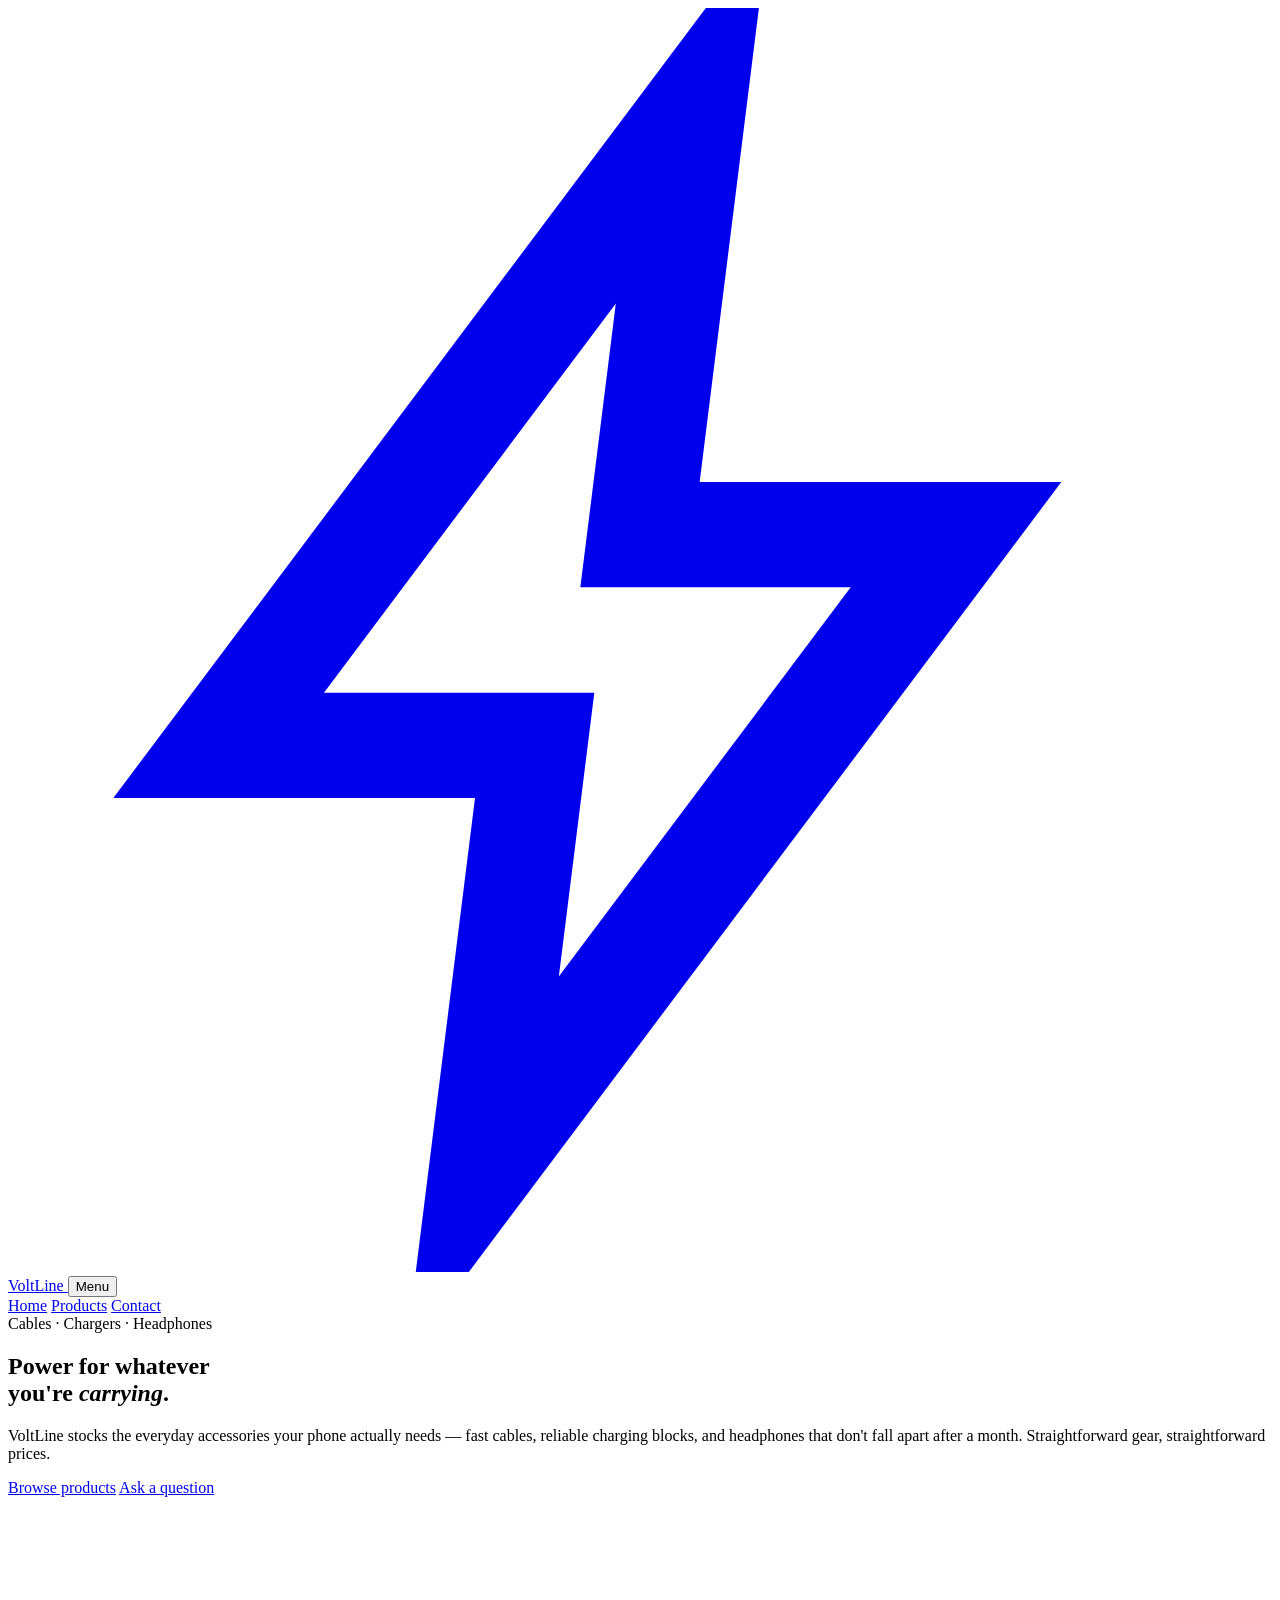
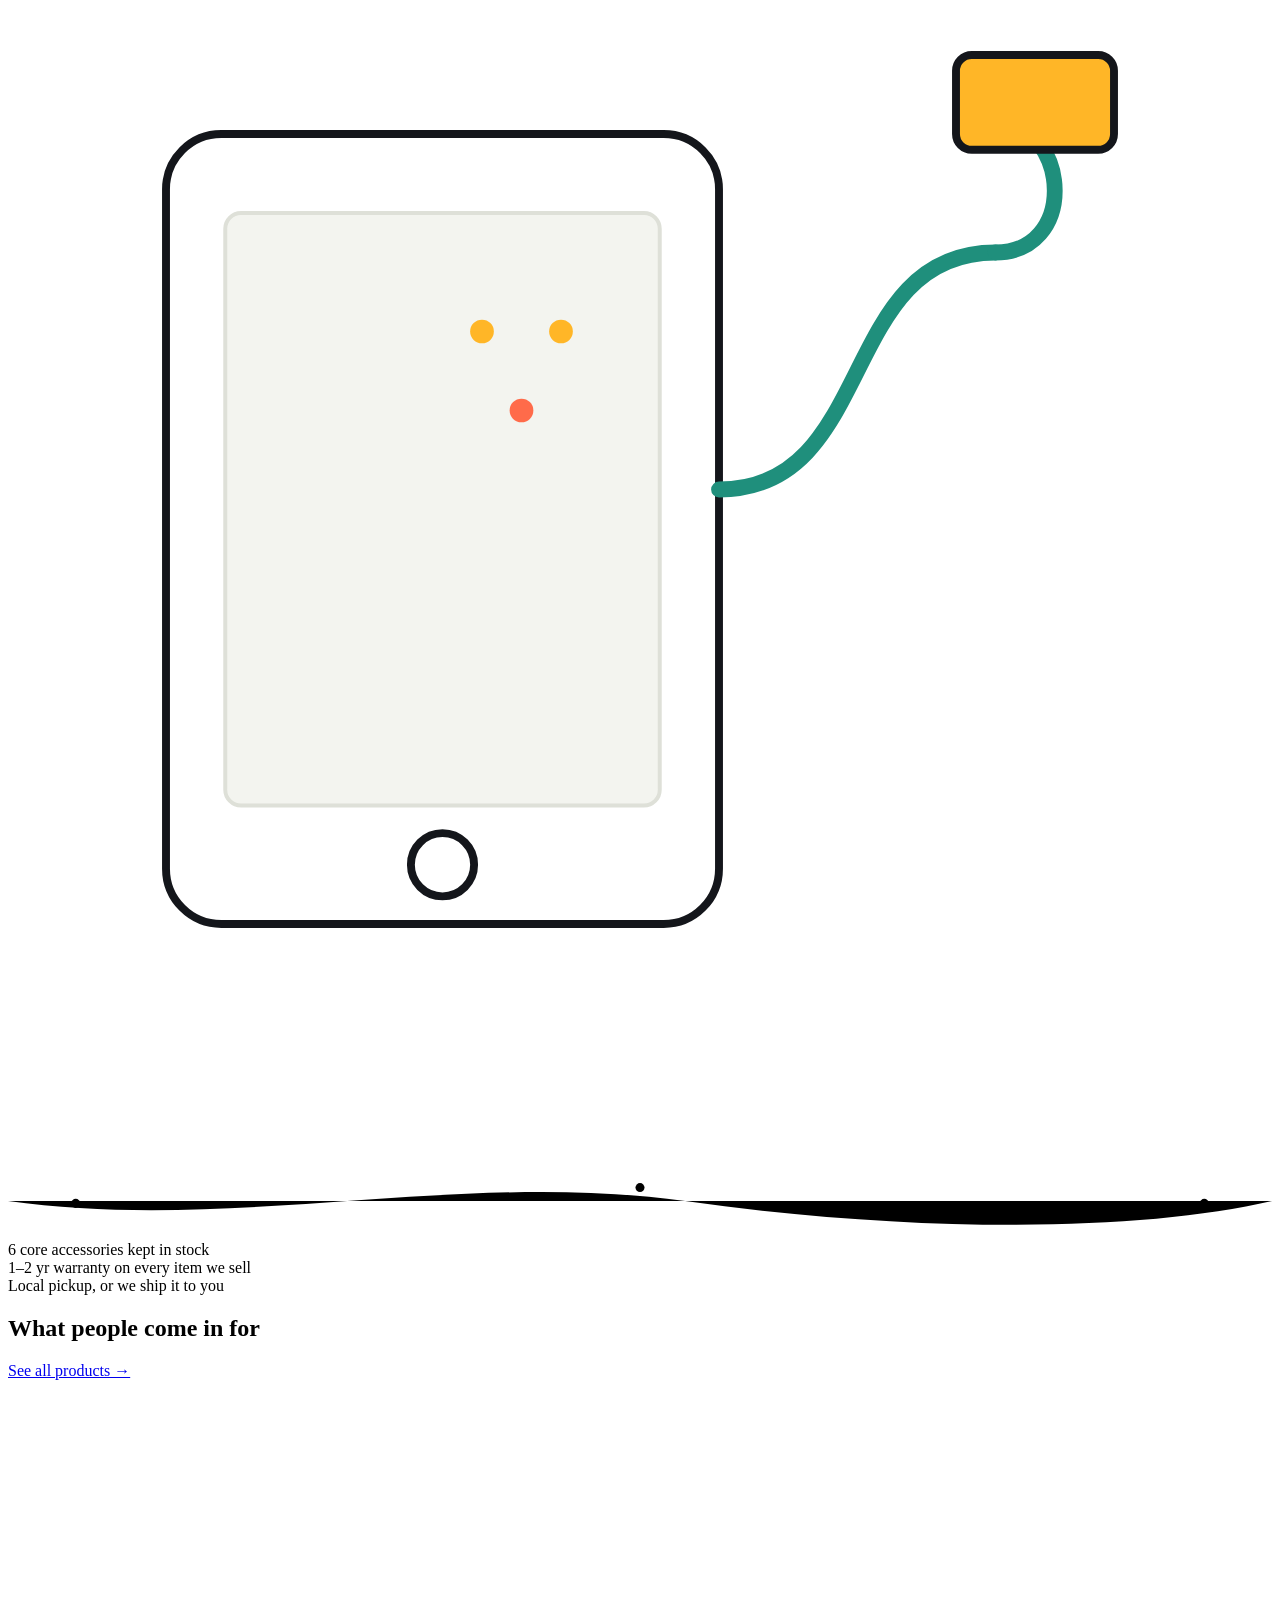
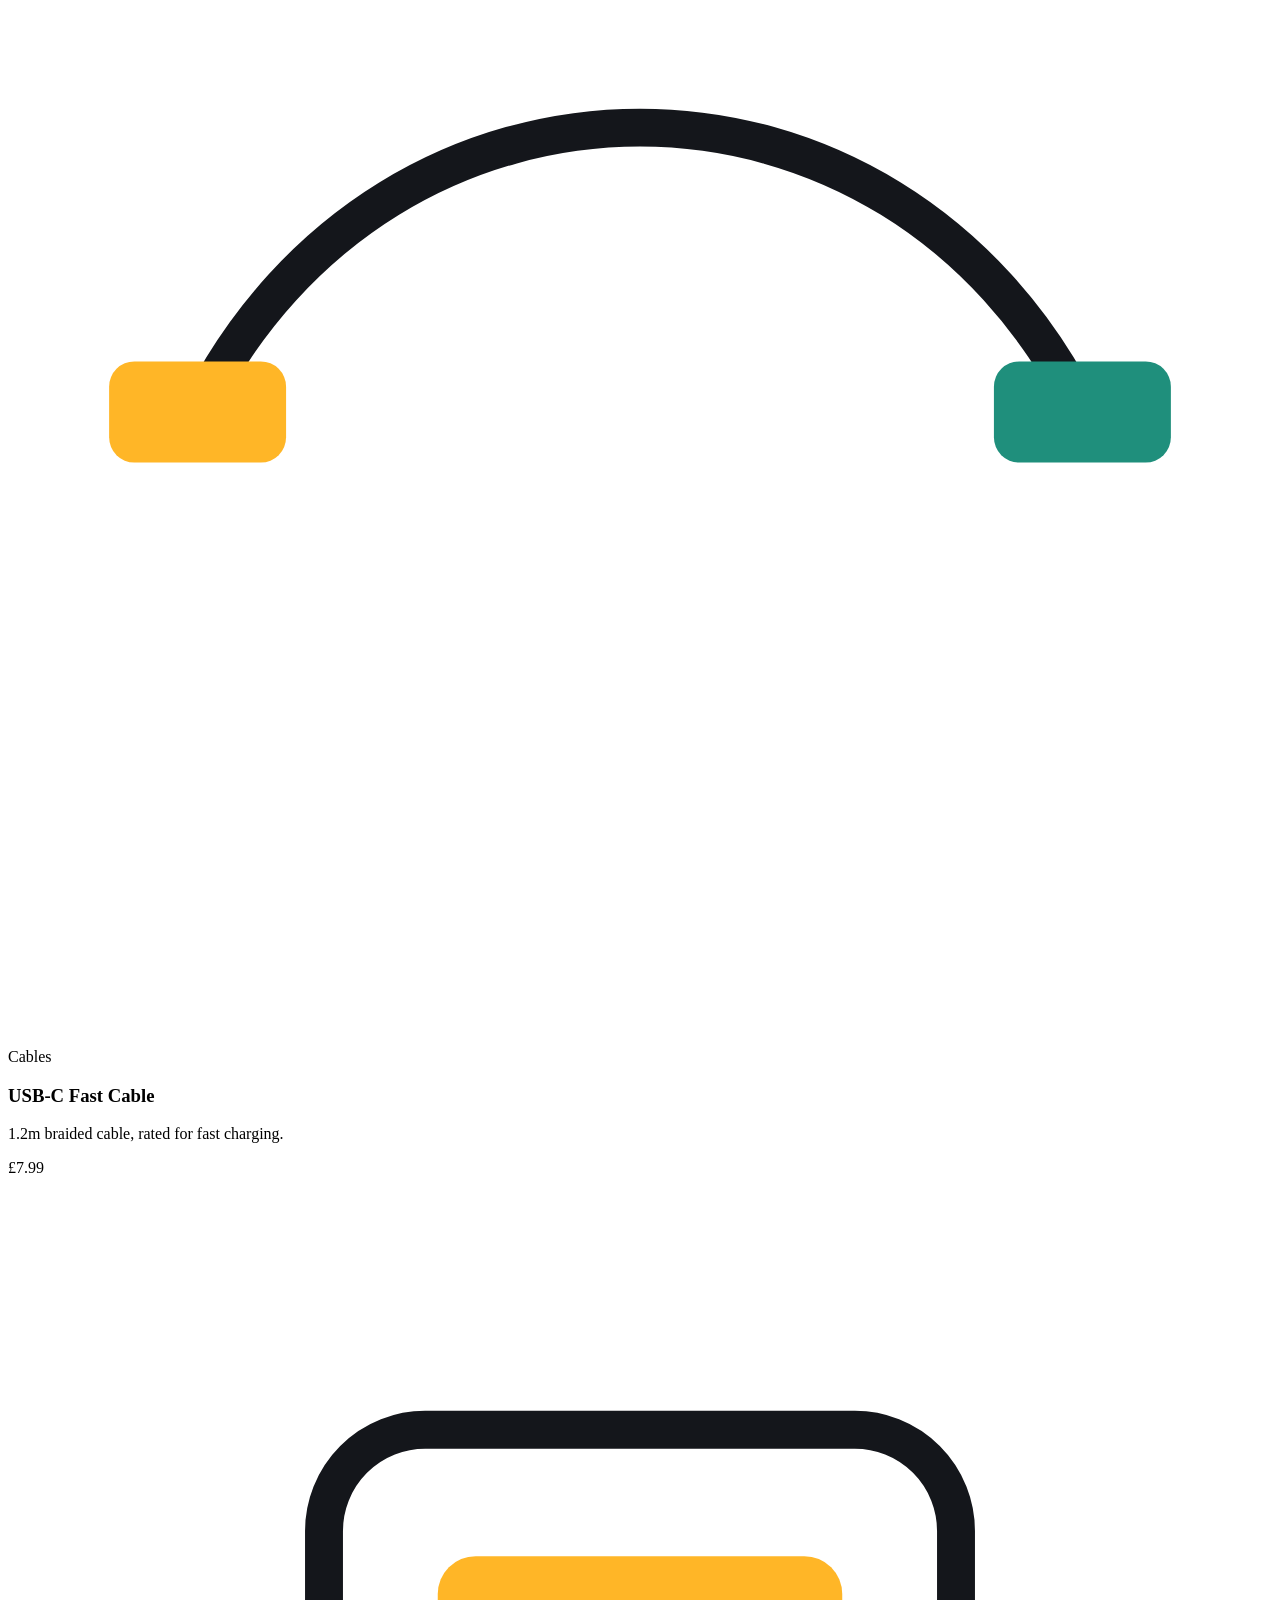
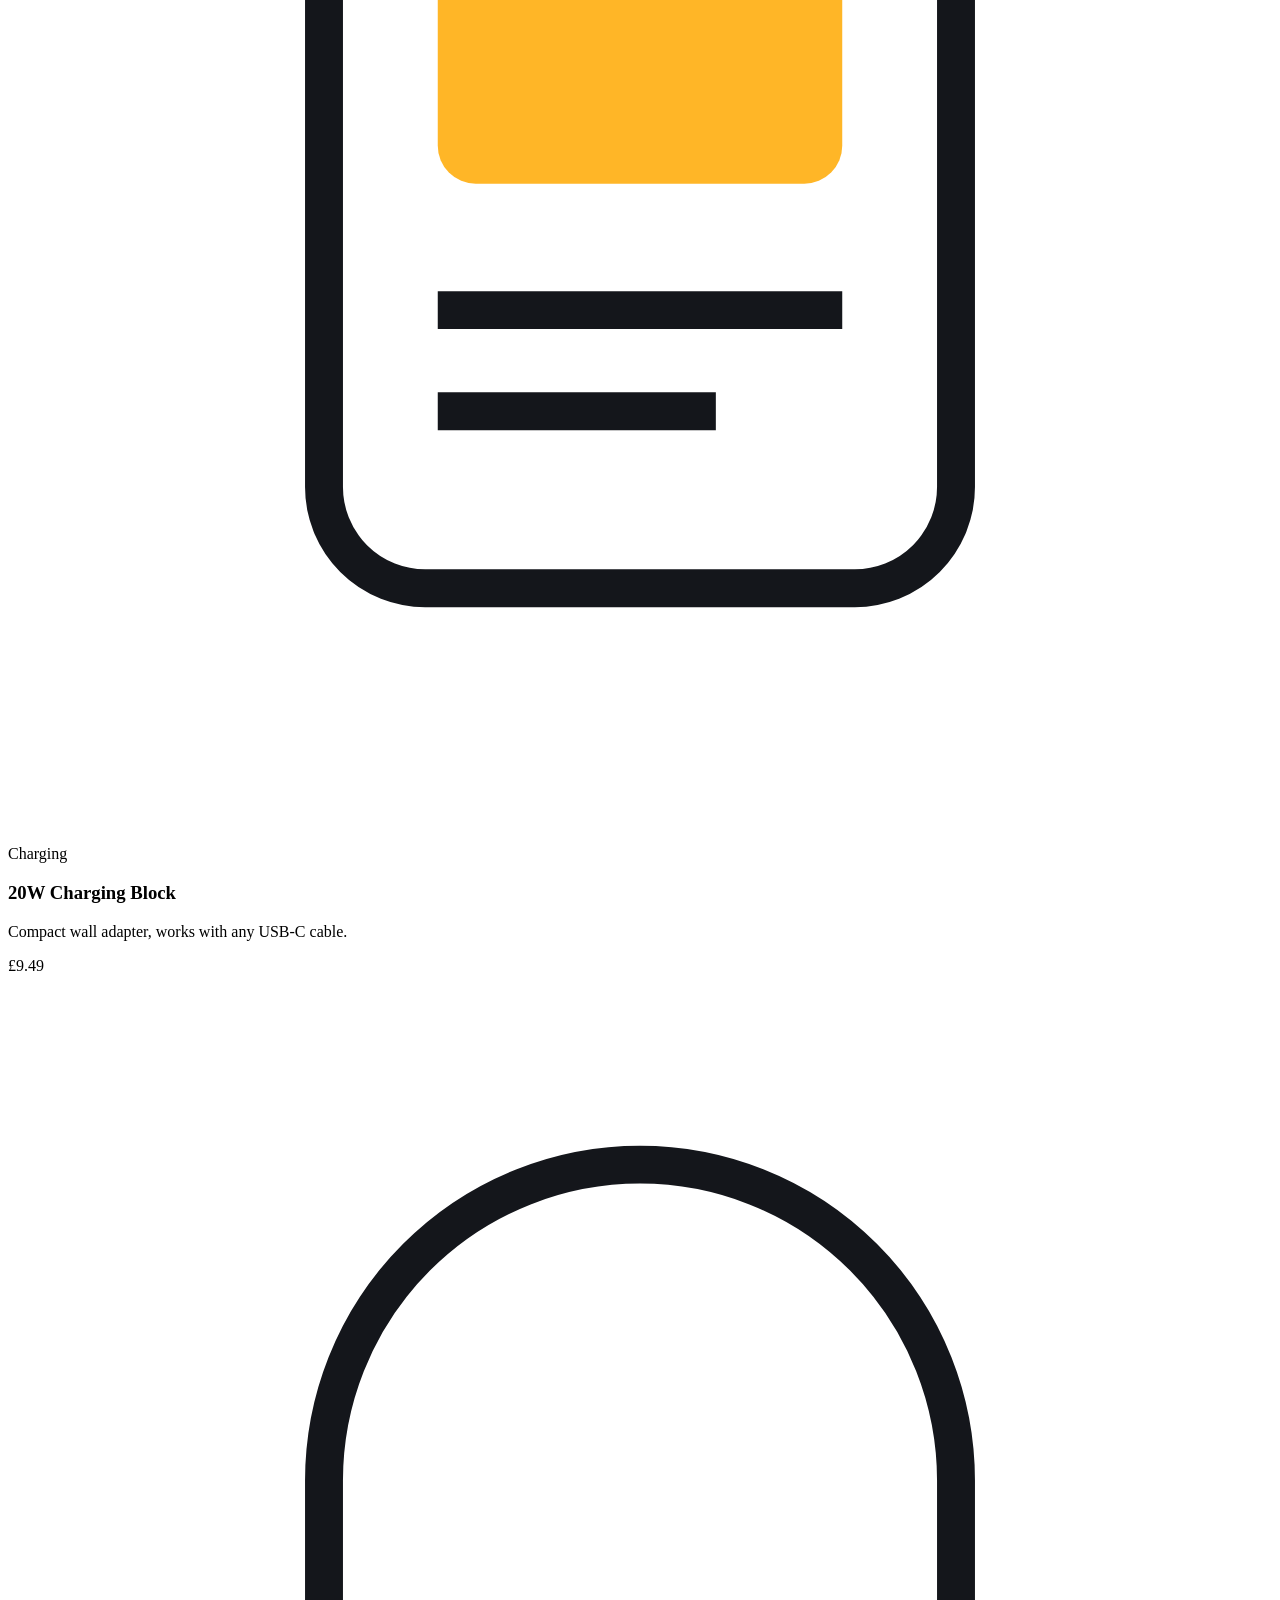
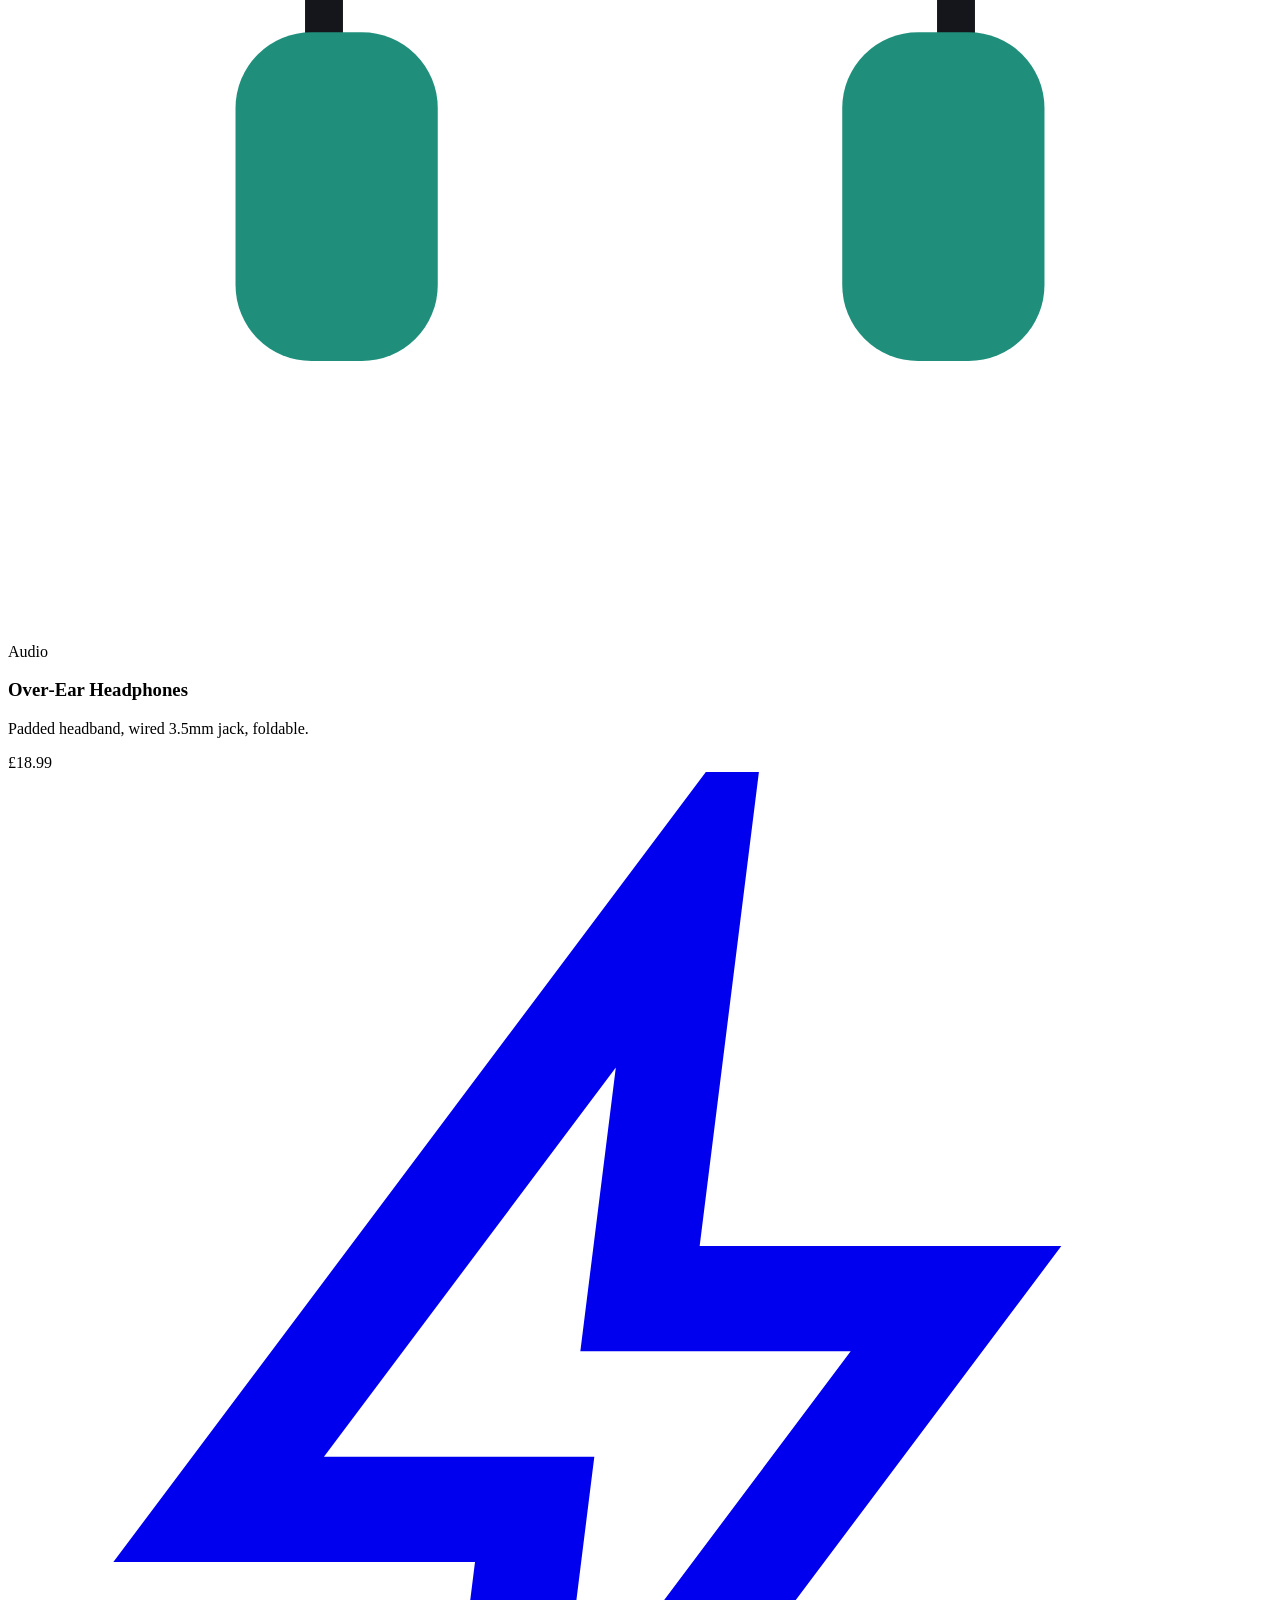
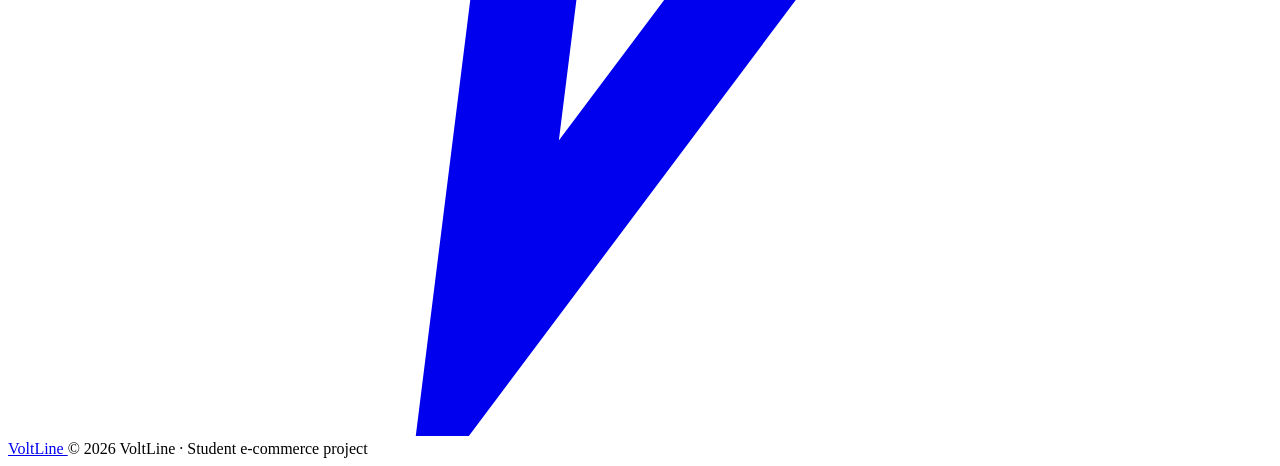
==== index.html @ 611ec35a "Add files via upload" ====
<!DOCTYPE html>
<html lang="en">
<head>
<meta charset="UTF-8">
<meta name="viewport" content="width=device-width, initial-scale=1.0">
<title>VoltLine — Phone Accessories</title>
<meta name="description" content="VoltLine sells cables, charging blocks, headphones and power banks for every phone.">
<link rel="stylesheet" href="css/style.css">
</head>
<body>

<header class="site-header">
  <div class="wrap">
    <a href="index.html" class="logo">
      <svg class="bolt" viewBox="0 0 24 24" fill="none" stroke="currentColor" stroke-width="2"><path d="M13 2 L4 14 h6 l-1 8 9-12h-6z"/></svg>
      VoltLine
    </a>
    <button class="nav-toggle" aria-label="Toggle menu" aria-expanded="false">Menu</button>
    <nav class="main-nav">
      <a href="index.html" aria-current="page">Home</a>
      <a href="products.html">Products</a>
      <a href="contact.html">Contact</a>
    </nav>
  </div>
</header>

<section class="hero">
  <div class="wrap">
    <div>
      <span class="eyebrow">Cables · Chargers · Headphones</span>
      <h1>Power for whatever<br>you're <em>carrying</em>.</h1>
      <p class="lede">VoltLine stocks the everyday accessories your phone actually needs — fast cables, reliable charging blocks, and headphones that don't fall apart after a month. Straightforward gear, straightforward prices.</p>
      <a href="products.html" class="btn btn-primary">Browse products</a>
      <a href="contact.html" class="btn btn-ghost">Ask a question</a>
    </div>
    <div>
      <svg class="hero-plug" viewBox="0 0 320 320" fill="none" xmlns="http://www.w3.org/2000/svg">
        <rect x="40" y="60" width="140" height="200" rx="14" fill="#FFFFFF" stroke="#14161B" stroke-width="2"/>
        <rect x="55" y="80" width="110" height="150" rx="4" fill="#F3F4EF" stroke="#DEE0D8" stroke-width="1"/>
        <circle cx="110" cy="245" r="8" fill="none" stroke="#14161B" stroke-width="2"/>
        <path d="M180 150 C 220 150, 210 90, 250 90" stroke="#1F8F7C" stroke-width="4" fill="none" stroke-linecap="round"/>
        <path d="M250 90 C 270 90, 270 60, 250 55" stroke="#1F8F7C" stroke-width="4" fill="none" stroke-linecap="round"/>
        <rect x="240" y="40" width="40" height="24" rx="4" fill="#FFB627" stroke="#14161B" stroke-width="2"/>
        <circle cx="120" cy="110" r="3" fill="#FFB627"/>
        <circle cx="140" cy="110" r="3" fill="#FFB627"/>
        <circle cx="130" cy="130" r="3" fill="#FF6B4A"/>
      </svg>
    </div>
  </div>
</section>

<svg class="cable-divider" viewBox="0 0 1120 64" preserveAspectRatio="none">
  <path d="M0 32 C 200 60, 400 4, 600 32 S 1000 60, 1120 32"/>
  <circle cx="60" cy="34" r="4"/>
  <circle cx="560" cy="20" r="4"/>
  <circle cx="1060" cy="34" r="4"/>
</svg>

<section class="band band-alt">
  <div class="wrap">
    <div class="stat-row">
      <div class="stat">
        <span class="num">6</span>
        <span class="label">core accessories kept in stock</span>
      </div>
      <div class="stat">
        <span class="num">1–2 yr</span>
        <span class="label">warranty on every item we sell</span>
      </div>
      <div class="stat">
        <span class="num">Local</span>
        <span class="label">pickup, or we ship it to you</span>
      </div>
    </div>
  </div>
</section>

<section class="band">
  <div class="wrap">
    <div class="section-head">
      <h2>What people come in for</h2>
      <a href="products.html" class="btn btn-ghost" style="margin-left:0;">See all products →</a>
    </div>
    <div class="product-grid">
      <div class="card">
        <div class="thumb">
          <svg viewBox="0 0 100 100" fill="none" stroke="#14161B" stroke-width="3">
            <path d="M15 50 C 30 20, 70 20, 85 50" stroke-linecap="round"/>
            <rect x="8" y="46" width="14" height="8" rx="2" fill="#FFB627" stroke="none"/>
            <rect x="78" y="46" width="14" height="8" rx="2" fill="#1F8F7C" stroke="none"/>
          </svg>
        </div>
        <div class="body">
          <span class="tag">Cables</span>
          <h3>USB‑C Fast Cable</h3>
          <p class="desc">1.2m braided cable, rated for fast charging.</p>
          <div class="price-row"><span class="price">£7.99</span></div>
        </div>
      </div>
      <div class="card">
        <div class="thumb">
          <svg viewBox="0 0 100 100" fill="none" stroke="#14161B" stroke-width="3">
            <rect x="25" y="20" width="50" height="60" rx="8" fill="#FFFFFF"/>
            <rect x="34" y="30" width="32" height="18" rx="3" fill="#FFB627" stroke="none"/>
            <line x1="34" y1="58" x2="66" y2="58"/>
            <line x1="34" y1="66" x2="56" y2="66"/>
          </svg>
        </div>
        <div class="body">
          <span class="tag">Charging</span>
          <h3>20W Charging Block</h3>
          <p class="desc">Compact wall adapter, works with any USB‑C cable.</p>
          <div class="price-row"><span class="price">£9.49</span></div>
        </div>
      </div>
      <div class="card">
        <div class="thumb">
          <svg viewBox="0 0 100 100" fill="none" stroke="#14161B" stroke-width="3">
            <path d="M25 55 V40 a25 25 0 0 1 50 0 v15" stroke-linecap="round"/>
            <rect x="18" y="52" width="16" height="26" rx="6" fill="#1F8F7C" stroke="none"/>
            <rect x="66" y="52" width="16" height="26" rx="6" fill="#1F8F7C" stroke="none"/>
          </svg>
        </div>
        <div class="body">
          <span class="tag">Audio</span>
          <h3>Over‑Ear Headphones</h3>
          <p class="desc">Padded headband, wired 3.5mm jack, foldable.</p>
          <div class="price-row"><span class="price">£18.99</span></div>
        </div>
      </div>
    </div>
  </div>
</section>

<footer class="site-footer">
  <div class="wrap">
    <a href="index.html" class="logo">
      <svg class="bolt" viewBox="0 0 24 24" fill="none" stroke="currentColor" stroke-width="2"><path d="M13 2 L4 14 h6 l-1 8 9-12h-6z"/></svg>
      VoltLine
    </a>
    <span class="fine">© 2026 VoltLine · Student e‑commerce project</span>
  </div>
</footer>

<script src="js/script.js"></script>
</body>
</html>
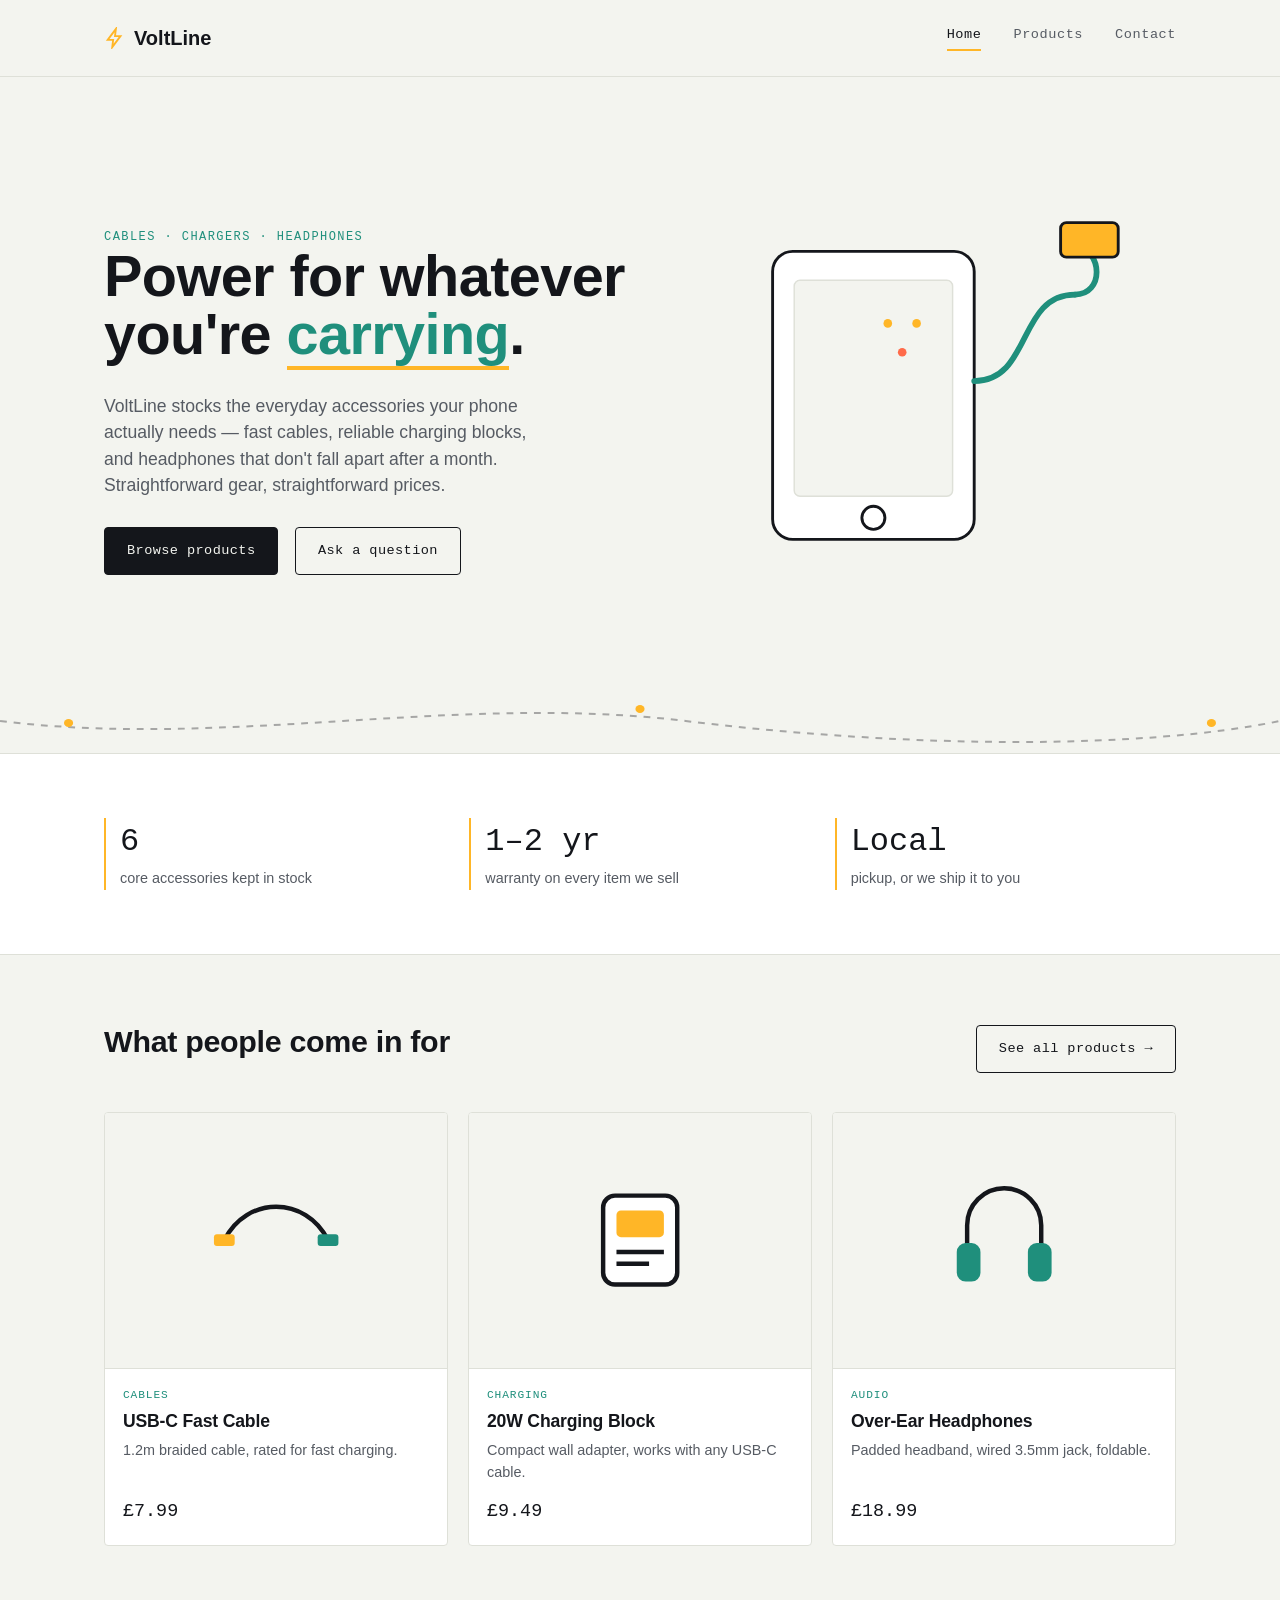
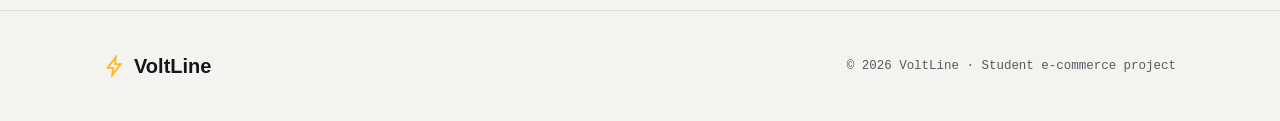
==== commit b6ca219b: "Fix stylesheet link in index.html" ====
--- a/index.html
+++ b/index.html
@@ -5,7 +5,7 @@
 <meta name="viewport" content="width=device-width, initial-scale=1.0">
 <title>VoltLine — Phone Accessories</title>
 <meta name="description" content="VoltLine sells cables, charging blocks, headphones and power banks for every phone.">
-<link rel="stylesheet" href="css/style.css">
+<link rel="stylesheet" href="style.css">
 </head>
 <body>
 
--- a/style.css
+++ b/style.css
@@ -0,0 +1,433 @@
+/* ============================================
+   VOLTLINE — design tokens
+   ============================================ */
+:root{
+  --bg: #F3F4EF;
+  --bg-panel: #FFFFFF;
+  --ink: #14161B;
+  --ink-soft: #565B63;
+  --line: #DEE0D8;
+  --amber: #FFB627;
+  --amber-ink: #4A3300;
+  --teal: #1F8F7C;
+  --coral: #FF6B4A;
+  --radius: 4px;
+
+  --font-display: "Space Grotesk", "Arial Narrow", sans-serif;
+  --font-body: "IBM Plex Sans", "Segoe UI", sans-serif;
+  --font-mono: "IBM Plex Mono", "Courier New", monospace;
+}
+
+@font-face{
+  font-family: "Space Grotesk";
+  src: local("Space Grotesk");
+}
+
+*{ box-sizing: border-box; }
+html{ scroll-behavior: smooth; }
+body{
+  margin: 0;
+  background: var(--bg);
+  color: var(--ink);
+  font-family: var(--font-body);
+  line-height: 1.5;
+  -webkit-font-smoothing: antialiased;
+}
+h1,h2,h3{
+  font-family: var(--font-display);
+  letter-spacing: -0.01em;
+  margin: 0 0 .5em;
+}
+a{ color: inherit; }
+img{ max-width: 100%; display:block; }
+.wrap{
+  max-width: 1120px;
+  margin: 0 auto;
+  padding: 0 24px;
+}
+.eyebrow{
+  font-family: var(--font-mono);
+  font-size: .75rem;
+  letter-spacing: .12em;
+  text-transform: uppercase;
+  color: var(--teal);
+}
+
+/* ---------- header ---------- */
+.site-header{
+  border-bottom: 1px solid var(--line);
+  background: var(--bg);
+  position: sticky;
+  top: 0;
+  z-index: 20;
+}
+.site-header .wrap{
+  display:flex;
+  align-items:center;
+  justify-content: space-between;
+  height: 76px;
+}
+.logo{
+  display:flex;
+  align-items:center;
+  gap:.5rem;
+  font-family: var(--font-display);
+  font-weight: 700;
+  font-size: 1.25rem;
+  text-decoration:none;
+  color: var(--ink);
+}
+.logo .bolt{
+  width: 22px; height: 22px;
+  color: var(--amber);
+}
+nav.main-nav{
+  display:flex;
+  gap: 2rem;
+}
+nav.main-nav a{
+  text-decoration:none;
+  font-family: var(--font-mono);
+  font-size: .85rem;
+  letter-spacing: .04em;
+  color: var(--ink-soft);
+  padding-bottom: 4px;
+  border-bottom: 2px solid transparent;
+  transition: color .15s, border-color .15s;
+}
+nav.main-nav a:hover,
+nav.main-nav a[aria-current="page"]{
+  color: var(--ink);
+  border-color: var(--amber);
+}
+.nav-toggle{
+  display:none;
+  background:none;
+  border: 1px solid var(--line);
+  border-radius: var(--radius);
+  padding: 8px 10px;
+  font-family: var(--font-mono);
+}
+
+/* ---------- cable divider signature ---------- */
+.cable-divider{
+  display:block;
+  width:100%;
+  height:64px;
+  margin: 0;
+}
+.cable-divider path{
+  fill:none;
+  stroke: var(--ink);
+  stroke-width:2;
+  stroke-dasharray: 6 6;
+  opacity:.35;
+}
+.cable-divider circle{ fill: var(--amber); }
+
+/* ---------- hero ---------- */
+.hero{
+  padding: 88px 0 56px;
+  position:relative;
+  overflow:hidden;
+}
+.hero .wrap{
+  display:grid;
+  grid-template-columns: 1.1fr .9fr;
+  gap: 48px;
+  align-items:center;
+}
+.hero h1{
+  font-size: clamp(2.4rem, 5vw, 3.6rem);
+  line-height: 1.02;
+}
+.hero h1 em{
+  font-style: normal;
+  color: var(--teal);
+  border-bottom: 4px solid var(--amber);
+}
+.hero p.lede{
+  font-size: 1.1rem;
+  color: var(--ink-soft);
+  max-width: 44ch;
+  margin: 1.1em 0 1.6em;
+}
+.btn{
+  display:inline-flex;
+  align-items:center;
+  gap:.5rem;
+  font-family: var(--font-mono);
+  font-size: .85rem;
+  letter-spacing:.03em;
+  text-decoration:none;
+  padding: 13px 22px;
+  border-radius: var(--radius);
+  border: 1px solid var(--ink);
+  transition: transform .12s ease, background .15s ease;
+}
+.btn-primary{
+  background: var(--ink);
+  color: var(--bg);
+}
+.btn-primary:hover{ transform: translateY(-2px); }
+.btn-ghost{
+  background: transparent;
+  color: var(--ink);
+  margin-left: .75rem;
+}
+.btn-ghost:hover{ background: rgba(0,0,0,.04); }
+
+.hero-plug{
+  width: 100%;
+  height: auto;
+}
+
+/* ---------- sections ---------- */
+section.band{
+  padding: 64px 0;
+}
+.band-alt{
+  background: var(--bg-panel);
+  border-top: 1px solid var(--line);
+  border-bottom: 1px solid var(--line);
+}
+.section-head{
+  display:flex;
+  align-items:baseline;
+  justify-content:space-between;
+  gap:1rem;
+  margin-bottom: 2rem;
+  flex-wrap: wrap;
+}
+.section-head h2{ font-size: 1.9rem; }
+
+/* ---------- stats row ---------- */
+.stat-row{
+  display:grid;
+  grid-template-columns: repeat(3, 1fr);
+  gap: 24px;
+}
+.stat{
+  border-left: 2px solid var(--amber);
+  padding-left: 14px;
+}
+.stat .num{
+  font-family: var(--font-mono);
+  font-size: 2rem;
+  display:block;
+}
+.stat .label{
+  color: var(--ink-soft);
+  font-size: .9rem;
+}
+
+/* ---------- product grid ---------- */
+.product-grid{
+  display:grid;
+  grid-template-columns: repeat(3, 1fr);
+  gap: 20px;
+}
+.card{
+  background: var(--bg-panel);
+  border: 1px solid var(--line);
+  border-radius: var(--radius);
+  overflow:hidden;
+  display:flex;
+  flex-direction:column;
+  transition: box-shadow .15s ease, transform .15s ease;
+}
+.card:hover{
+  box-shadow: 0 10px 24px rgba(20,22,27,.08);
+  transform: translateY(-3px);
+}
+.card .thumb{
+  aspect-ratio: 4/3;
+  background: var(--bg);
+  display:flex;
+  align-items:center;
+  justify-content:center;
+  border-bottom: 1px solid var(--line);
+}
+.card .thumb svg{ width: 58%; height: 58%; }
+.card .body{
+  padding: 18px 18px 20px;
+  display:flex;
+  flex-direction:column;
+  flex:1;
+}
+.card .tag{
+  font-family: var(--font-mono);
+  font-size: .7rem;
+  letter-spacing:.08em;
+  text-transform:uppercase;
+  color: var(--teal);
+  margin-bottom: .4em;
+}
+.card h3{
+  font-size: 1.1rem;
+  margin-bottom: .3em;
+}
+.card p.desc{
+  color: var(--ink-soft);
+  font-size: .9rem;
+  margin: 0 0 1em;
+  flex:1;
+}
+.card .price-row{
+  display:flex;
+  align-items:center;
+  justify-content:space-between;
+}
+.card .price{
+  font-family: var(--font-mono);
+  font-size: 1.15rem;
+}
+.card .add{
+  font-family: var(--font-mono);
+  font-size: .75rem;
+  border: 1px solid var(--ink);
+  border-radius: var(--radius);
+  padding: 7px 12px;
+  background:none;
+  cursor:pointer;
+  transition: background .15s ease, color .15s ease;
+}
+.card .add:hover{
+  background: var(--ink);
+  color: var(--bg);
+}
+
+/* ---------- filter pills (products page) ---------- */
+.filters{
+  display:flex;
+  gap:.6rem;
+  flex-wrap:wrap;
+  margin-bottom: 2rem;
+}
+.pill{
+  font-family: var(--font-mono);
+  font-size: .8rem;
+  border: 1px solid var(--line);
+  border-radius: 999px;
+  padding: 7px 16px;
+  background: var(--bg-panel);
+  cursor:pointer;
+}
+.pill[aria-pressed="true"]{
+  border-color: var(--ink);
+  background: var(--amber);
+}
+
+/* ---------- contact ---------- */
+.contact-grid{
+  display:grid;
+  grid-template-columns: 1fr 1fr;
+  gap: 48px;
+}
+.contact-info .item{
+  border-top: 1px solid var(--line);
+  padding: 18px 0;
+}
+.contact-info .item:last-child{ border-bottom: 1px solid var(--line); }
+.contact-info .item .k{
+  font-family: var(--font-mono);
+  font-size: .75rem;
+  text-transform: uppercase;
+  letter-spacing:.08em;
+  color: var(--teal);
+  display:block;
+  margin-bottom:.3em;
+}
+form.contact-form{
+  display:flex;
+  flex-direction:column;
+  gap: 16px;
+}
+form.contact-form label{
+  font-family: var(--font-mono);
+  font-size: .78rem;
+  text-transform: uppercase;
+  letter-spacing:.06em;
+  color: var(--ink-soft);
+  display:block;
+  margin-bottom: 6px;
+}
+form.contact-form input,
+form.contact-form textarea{
+  width:100%;
+  padding: 12px 14px;
+  border: 1px solid var(--line);
+  border-radius: var(--radius);
+  background: var(--bg-panel);
+  font-family: var(--font-body);
+  font-size: .95rem;
+  color: var(--ink);
+}
+form.contact-form input:focus,
+form.contact-form textarea:focus{
+  outline: 2px solid var(--amber);
+  outline-offset: 1px;
+}
+form.contact-form .status{
+  font-family: var(--font-mono);
+  font-size: .85rem;
+  min-height: 1.2em;
+  color: var(--teal);
+}
+.map-note{
+  font-family: var(--font-mono);
+  font-size: .8rem;
+  color: var(--ink-soft);
+  border: 1px dashed var(--line);
+  border-radius: var(--radius);
+  padding: 14px;
+  margin-top: 18px;
+}
+
+/* ---------- footer ---------- */
+footer.site-footer{
+  padding: 40px 0;
+  border-top: 1px solid var(--line);
+}
+footer.site-footer .wrap{
+  display:flex;
+  justify-content:space-between;
+  align-items:center;
+  flex-wrap:wrap;
+  gap: 1rem;
+}
+footer.site-footer .fine{
+  font-family: var(--font-mono);
+  font-size: .78rem;
+  color: var(--ink-soft);
+}
+
+/* ---------- responsive ---------- */
+@media (max-width: 860px){
+  .hero .wrap{ grid-template-columns: 1fr; }
+  .hero-plug{ max-width: 280px; margin: 0 auto; }
+  .stat-row{ grid-template-columns: 1fr; gap: 16px; }
+  .product-grid{ grid-template-columns: repeat(2,1fr); }
+  .contact-grid{ grid-template-columns: 1fr; }
+}
+@media (max-width: 560px){
+  nav.main-nav{
+    position:absolute;
+    top: 76px; left:0; right:0;
+    background: var(--bg);
+    border-bottom: 1px solid var(--line);
+    flex-direction:column;
+    padding: 12px 24px 20px;
+    display:none;
+    gap: 1rem;
+  }
+  nav.main-nav.open{ display:flex; }
+  .nav-toggle{ display:inline-block; }
+  .product-grid{ grid-template-columns: 1fr; }
+}
+
+/* ---------- reduced motion ---------- */
+@media (prefers-reduced-motion: reduce){
+  html{ scroll-behavior:auto; }
+  .card, .btn{ transition:none; }
+}
